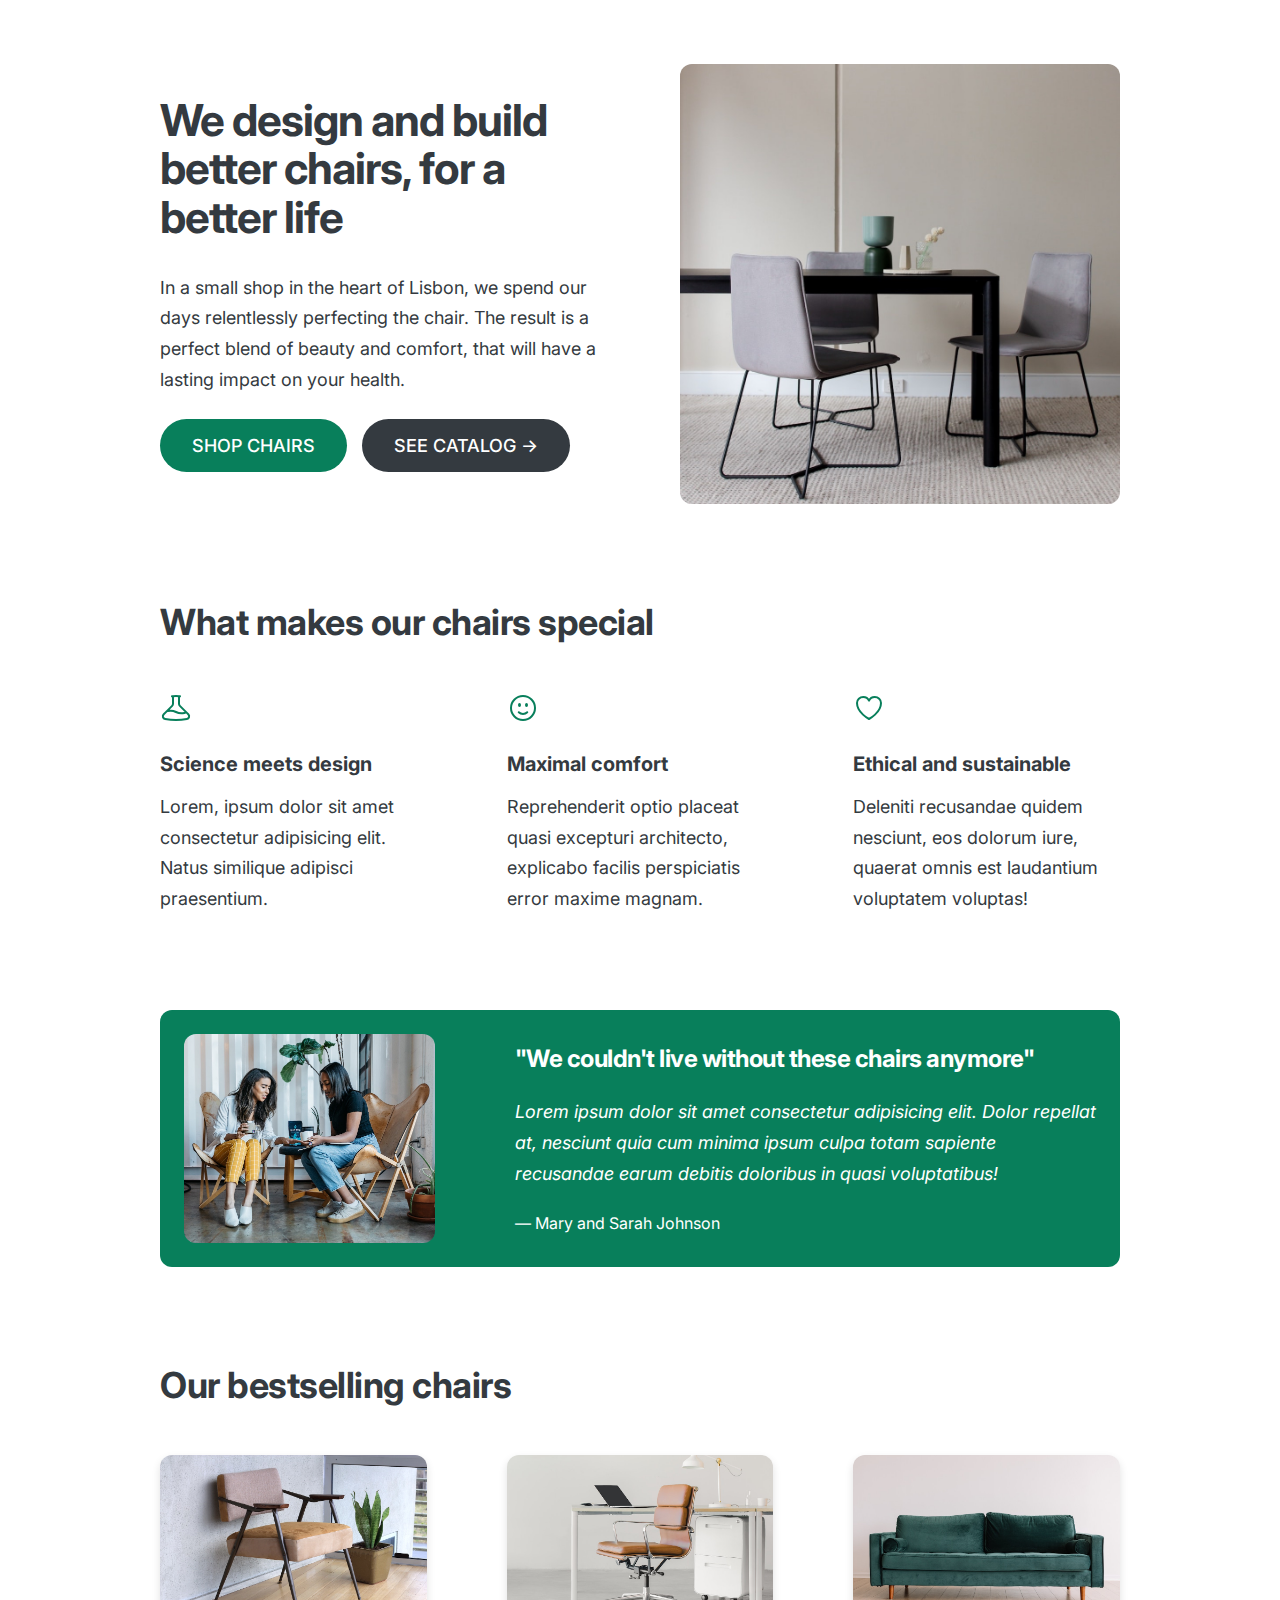
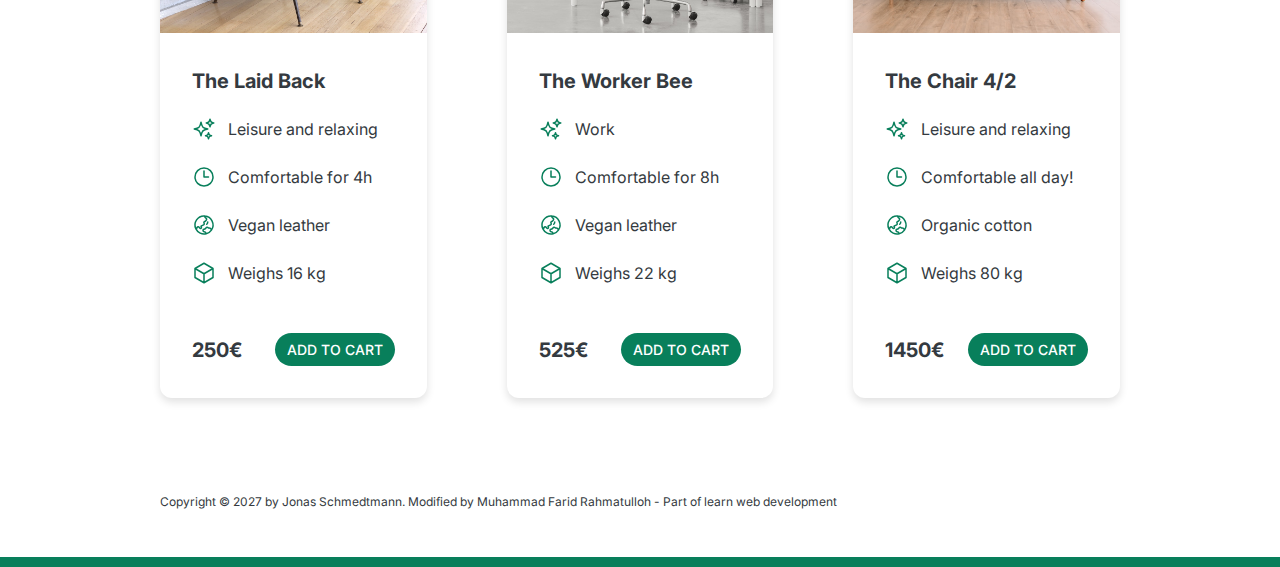
==== index.html @ 1fa74066 "Menambahkan file source code dan gambar" ====
<!DOCTYPE html>
<html lang="en">
  <head>
    <meta charset="UTF-8" />
    <meta http-equiov="X-UA-Compatible" content="IE=edge" />
    <meta name="viewport" content="width=device-width, initial-scale=1.0" />
    <link rel="preconnect" href="https://fonts.googleapis.com" />
    <link rel="preconnect" href="https://fonts.gstatic.com" crossorigin />
    <link
      href="https://fonts.googleapis.com/css2?family=Inter:ital,opsz,wght@0,14..32,100..900;1,14..32,100..900&display=swap"
      rel="stylesheet"
    />
    <link rel="stylesheet" href="style.css" />
    <title>Lisbon Chair Shop</title>
  </head>
  <body>
    <div class="container">
      <header>
        <div class="header-text-box">
          <h1>We design and build better chairs, for a better life</h1>
          <p class="header-text">
            In a small shop in the heart of Lisbon, we spend our days
            relentlessly perfecting the chair. The result is a perfect blend of
            beauty and comfort, that will have a lasting impact on your health.
          </p>
          <div class="btn-header">
            <a class="btn btn-green btn--big" href="#">Shop chairs</a>
            <a class="btn btn-black btn--big" href="#">See Catalog &rarr;</a>
          </div>
        </div>
        <img src="hero.jpg" alt="Photo" />
      </header>

      <section>
        <h2>What makes our chairs special</h2>
        <div class="grid-3-cols">
          <div>
            <svg
              xmlns="http://www.w3.org/2000/svg"
              fill="none"
              viewBox="0 0 24 24"
              stroke-width="1.5"
              stroke="currentColor"
              class="features-icon"
            >
              <path
                stroke-linecap="round"
                stroke-linejoin="round"
                d="M9.75 3.104v5.714a2.25 2.25 0 0 1-.659 1.591L5 14.5M9.75 3.104c-.251.023-.501.05-.75.082m.75-.082a24.301 24.301 0 0 1 4.5 0m0 0v5.714c0 .597.237 1.17.659 1.591L19.8 15.3M14.25 3.104c.251.023.501.05.75.082M19.8 15.3l-1.57.393A9.065 9.065 0 0 1 12 15a9.065 9.065 0 0 0-6.23-.693L5 14.5m14.8.8 1.402 1.402c1.232 1.232.65 3.318-1.067 3.611A48.309 48.309 0 0 1 12 21c-2.773 0-5.491-.235-8.135-.687-1.718-.293-2.3-2.379-1.067-3.61L5 14.5"
              />
            </svg>

            <p class="features-title"><strong>Science meets design</strong></p>
            <p class="features-text">
              Lorem, ipsum dolor sit amet consectetur adipisicing elit. Natus
              similique adipisci praesentium.
            </p>
          </div>

          <div>
            <svg
              xmlns="http://www.w3.org/2000/svg"
              fill="none"
              viewBox="0 0 24 24"
              stroke-width="1.5"
              stroke="currentColor"
              class="features-icon"
            >
              <path
                stroke-linecap="round"
                stroke-linejoin="round"
                d="M15.182 15.182a4.5 4.5 0 0 1-6.364 0M21 12a9 9 0 1 1-18 0 9 9 0 0 1 18 0ZM9.75 9.75c0 .414-.168.75-.375.75S9 10.164 9 9.75 9.168 9 9.375 9s.375.336.375.75Zm-.375 0h.008v.015h-.008V9.75Zm5.625 0c0 .414-.168.75-.375.75s-.375-.336-.375-.75.168-.75.375-.75.375.336.375.75Zm-.375 0h.008v.015h-.008V9.75Z"
              />
            </svg>

            <p class="features-title">
              <strong>Maximal comfort</strong>
            </p>
            <p class="features-text">
              Reprehenderit optio placeat quasi excepturi architecto, explicabo
              facilis perspiciatis error maxime magnam.
            </p>
          </div>

          <div>
            <svg
              xmlns="http://www.w3.org/2000/svg"
              fill="none"
              viewBox="0 0 24 24"
              stroke-width="1.5"
              stroke="currentColor"
              class="features-icon"
            >
              <path
                stroke-linecap="round"
                stroke-linejoin="round"
                d="M21 8.25c0-2.485-2.099-4.5-4.688-4.5-1.935 0-3.597 1.126-4.312 2.733-.715-1.607-2.377-2.733-4.313-2.733C5.1 3.75 3 5.765 3 8.25c0 7.22 9 12 9 12s9-4.78 9-12Z"
              />
            </svg>

            <p class="features-title">
              <strong>Ethical and sustainable</strong>
            </p>
            <p class="features-text">
              Deleniti recusandae quidem nesciunt, eos dolorum iure, quaerat
              omnis est laudantium voluptatem voluptas!
            </p>
          </div>
        </div>
      </section>

      <section class="testimonial-section">
        <div class="grid-3-cols">
          <img src="customers.jpg" alt="People sitting on chairs" />
          <div class="testimonial-box">
            <h2>"We couldn't live without these chairs anymore"</h2>
            <blockquote class="testimonial-text">
              Lorem ipsum dolor sit amet consectetur adipisicing elit. Dolor
              repellat at, nesciunt quia cum minima ipsum culpa totam sapiente
              recusandae earum debitis doloribus in quasi voluptatibus!
            </blockquote>
            <p class="testimonial-author">&mdash; Mary and Sarah Johnson</p>
          </div>
        </div>
      </section>

      <section>
        <h2>Our bestselling chairs</h2>
        <div class="grid-3-cols">
          <figure class="chair">
            <img src="chair-1.jpg" alt="Chair" />
            <div class="chair-box">
              <h3>The Laid Back</h3>
              <ul class="chair-details">
                <li>
                  <svg
                    xmlns="http://www.w3.org/2000/svg"
                    fill="none"
                    viewBox="0 0 24 24"
                    stroke-width="1.5"
                    stroke="currentColor"
                    class="chair-icon"
                  >
                    <path
                      stroke-linecap="round"
                      stroke-linejoin="round"
                      d="M9.813 15.904 9 18.75l-.813-2.846a4.5 4.5 0 0 0-3.09-3.09L2.25 12l2.846-.813a4.5 4.5 0 0 0 3.09-3.09L9 5.25l.813 2.846a4.5 4.5 0 0 0 3.09 3.09L15.75 12l-2.846.813a4.5 4.5 0 0 0-3.09 3.09ZM18.259 8.715 18 9.75l-.259-1.035a3.375 3.375 0 0 0-2.455-2.456L14.25 6l1.036-.259a3.375 3.375 0 0 0 2.455-2.456L18 2.25l.259 1.035a3.375 3.375 0 0 0 2.456 2.456L21.75 6l-1.035.259a3.375 3.375 0 0 0-2.456 2.456ZM16.894 20.567 16.5 21.75l-.394-1.183a2.25 2.25 0 0 0-1.423-1.423L13.5 18.75l1.183-.394a2.25 2.25 0 0 0 1.423-1.423l.394-1.183.394 1.183a2.25 2.25 0 0 0 1.423 1.423l1.183.394-1.183.394a2.25 2.25 0 0 0-1.423 1.423Z"
                    />
                  </svg>
                  <!-- Span is a generic INLINE text element, it doesn't have any meaning. It's like a div element, but inline -->
                  <span>Leisure and relaxing</span>
                </li>
                <li>
                  <svg
                    xmlns="http://www.w3.org/2000/svg"
                    fill="none"
                    viewBox="0 0 24 24"
                    stroke-width="1.5"
                    stroke="currentColor"
                    class="chair-icon"
                  >
                    <path
                      stroke-linecap="round"
                      stroke-linejoin="round"
                      d="M12 6v6h4.5m4.5 0a9 9 0 1 1-18 0 9 9 0 0 1 18 0Z"
                    />
                  </svg>

                  <span>Comfortable for 4h</span>
                </li>
                <li>
                  <svg
                    xmlns="http://www.w3.org/2000/svg"
                    fill="none"
                    viewBox="0 0 24 24"
                    stroke-width="1.5"
                    stroke="currentColor"
                    class="chair-icon"
                  >
                    <path
                      stroke-linecap="round"
                      stroke-linejoin="round"
                      d="M12.75 3.03v.568c0 .334.148.65.405.864l1.068.89c.442.369.535 1.01.216 1.49l-.51.766a2.25 2.25 0 0 1-1.161.886l-.143.048a1.107 1.107 0 0 0-.57 1.664c.369.555.169 1.307-.427 1.605L9 13.125l.423 1.059a.956.956 0 0 1-1.652.928l-.679-.906a1.125 1.125 0 0 0-1.906.172L4.5 15.75l-.612.153M12.75 3.031a9 9 0 0 0-8.862 12.872M12.75 3.031a9 9 0 0 1 6.69 14.036m0 0-.177-.529A2.25 2.25 0 0 0 17.128 15H16.5l-.324-.324a1.453 1.453 0 0 0-2.328.377l-.036.073a1.586 1.586 0 0 1-.982.816l-.99.282c-.55.157-.894.702-.8 1.267l.073.438c.08.474.49.821.97.821.846 0 1.598.542 1.865 1.345l.215.643m5.276-3.67a9.012 9.012 0 0 1-5.276 3.67m0 0a9 9 0 0 1-10.275-4.835M15.75 9c0 .896-.393 1.7-1.016 2.25"
                    />
                  </svg>
                  <span>Vegan leather</span>
                </li>
                <li>
                  <svg
                    xmlns="http://www.w3.org/2000/svg"
                    fill="none"
                    viewBox="0 0 24 24"
                    stroke-width="1.5"
                    stroke="currentColor"
                    class="chair-icon"
                  >
                    <path
                      stroke-linecap="round"
                      stroke-linejoin="round"
                      d="m21 7.5-9-5.25L3 7.5m18 0-9 5.25m9-5.25v9l-9 5.25M3 7.5l9 5.25M3 7.5v9l9 5.25m0-9v9"
                    />
                  </svg>

                  <span>Weighs 16 kg</span>
                </li>
              </ul>
              <div class="chair-price">
                <strong>250€</strong>
                <a href="#" class="btn btn-green btn--small">Add to cart</a>
              </div>
            </div>
          </figure>

          <figure class="chair">
            <img src="chair-2.jpg" alt="Chair" />
            <div class="chair-box">
              <h3>The Worker Bee</h3>
              <ul class="chair-details">
                <li>
                  <svg
                    xmlns="http://www.w3.org/2000/svg"
                    fill="none"
                    viewBox="0 0 24 24"
                    stroke-width="1.5"
                    stroke="currentColor"
                    class="chair-icon"
                  >
                    <path
                      stroke-linecap="round"
                      stroke-linejoin="round"
                      d="M9.813 15.904 9 18.75l-.813-2.846a4.5 4.5 0 0 0-3.09-3.09L2.25 12l2.846-.813a4.5 4.5 0 0 0 3.09-3.09L9 5.25l.813 2.846a4.5 4.5 0 0 0 3.09 3.09L15.75 12l-2.846.813a4.5 4.5 0 0 0-3.09 3.09ZM18.259 8.715 18 9.75l-.259-1.035a3.375 3.375 0 0 0-2.455-2.456L14.25 6l1.036-.259a3.375 3.375 0 0 0 2.455-2.456L18 2.25l.259 1.035a3.375 3.375 0 0 0 2.456 2.456L21.75 6l-1.035.259a3.375 3.375 0 0 0-2.456 2.456ZM16.894 20.567 16.5 21.75l-.394-1.183a2.25 2.25 0 0 0-1.423-1.423L13.5 18.75l1.183-.394a2.25 2.25 0 0 0 1.423-1.423l.394-1.183.394 1.183a2.25 2.25 0 0 0 1.423 1.423l1.183.394-1.183.394a2.25 2.25 0 0 0-1.423 1.423Z"
                    />
                  </svg>
                  <span>Work</span>
                </li>
                <li>
                  <svg
                    xmlns="http://www.w3.org/2000/svg"
                    fill="none"
                    viewBox="0 0 24 24"
                    stroke-width="1.5"
                    stroke="currentColor"
                    class="chair-icon"
                  >
                    <path
                      stroke-linecap="round"
                      stroke-linejoin="round"
                      d="M12 6v6h4.5m4.5 0a9 9 0 1 1-18 0 9 9 0 0 1 18 0Z"
                    />
                  </svg>
                  <span>Comfortable for 8h</span>
                </li>
                <li>
                  <svg
                    xmlns="http://www.w3.org/2000/svg"
                    fill="none"
                    viewBox="0 0 24 24"
                    stroke-width="1.5"
                    stroke="currentColor"
                    class="chair-icon"
                  >
                    <path
                      stroke-linecap="round"
                      stroke-linejoin="round"
                      d="M12.75 3.03v.568c0 .334.148.65.405.864l1.068.89c.442.369.535 1.01.216 1.49l-.51.766a2.25 2.25 0 0 1-1.161.886l-.143.048a1.107 1.107 0 0 0-.57 1.664c.369.555.169 1.307-.427 1.605L9 13.125l.423 1.059a.956.956 0 0 1-1.652.928l-.679-.906a1.125 1.125 0 0 0-1.906.172L4.5 15.75l-.612.153M12.75 3.031a9 9 0 0 0-8.862 12.872M12.75 3.031a9 9 0 0 1 6.69 14.036m0 0-.177-.529A2.25 2.25 0 0 0 17.128 15H16.5l-.324-.324a1.453 1.453 0 0 0-2.328.377l-.036.073a1.586 1.586 0 0 1-.982.816l-.99.282c-.55.157-.894.702-.8 1.267l.073.438c.08.474.49.821.97.821.846 0 1.598.542 1.865 1.345l.215.643m5.276-3.67a9.012 9.012 0 0 1-5.276 3.67m0 0a9 9 0 0 1-10.275-4.835M15.75 9c0 .896-.393 1.7-1.016 2.25"
                    />
                  </svg>
                  <span>Vegan leather</span>
                </li>
                <li>
                  <svg
                    xmlns="http://www.w3.org/2000/svg"
                    fill="none"
                    viewBox="0 0 24 24"
                    stroke-width="1.5"
                    stroke="currentColor"
                    class="chair-icon"
                  >
                    <path
                      stroke-linecap="round"
                      stroke-linejoin="round"
                      d="m21 7.5-9-5.25L3 7.5m18 0-9 5.25m9-5.25v9l-9 5.25M3 7.5l9 5.25M3 7.5v9l9 5.25m0-9v9"
                    />
                  </svg>
                  <span>Weighs 22 kg</span>
                </li>
              </ul>
              <div class="chair-price">
                <strong>525€</strong>
                <a href="#" class="btn btn-green btn--small">Add to cart</a>
              </div>
            </div>
          </figure>

          <figure class="chair">
            <img src="chair-3.jpg" alt="Chair" />
            <div class="chair-box">
              <h3>The Chair 4/2</h3>
              <ul class="chair-details">
                <li>
                  <svg
                    xmlns="http://www.w3.org/2000/svg"
                    fill="none"
                    viewBox="0 0 24 24"
                    stroke-width="1.5"
                    stroke="currentColor"
                    class="chair-icon"
                  >
                    <path
                      stroke-linecap="round"
                      stroke-linejoin="round"
                      d="M9.813 15.904 9 18.75l-.813-2.846a4.5 4.5 0 0 0-3.09-3.09L2.25 12l2.846-.813a4.5 4.5 0 0 0 3.09-3.09L9 5.25l.813 2.846a4.5 4.5 0 0 0 3.09 3.09L15.75 12l-2.846.813a4.5 4.5 0 0 0-3.09 3.09ZM18.259 8.715 18 9.75l-.259-1.035a3.375 3.375 0 0 0-2.455-2.456L14.25 6l1.036-.259a3.375 3.375 0 0 0 2.455-2.456L18 2.25l.259 1.035a3.375 3.375 0 0 0 2.456 2.456L21.75 6l-1.035.259a3.375 3.375 0 0 0-2.456 2.456ZM16.894 20.567 16.5 21.75l-.394-1.183a2.25 2.25 0 0 0-1.423-1.423L13.5 18.75l1.183-.394a2.25 2.25 0 0 0 1.423-1.423l.394-1.183.394 1.183a2.25 2.25 0 0 0 1.423 1.423l1.183.394-1.183.394a2.25 2.25 0 0 0-1.423 1.423Z"
                    />
                  </svg>
                  <span>Leisure and relaxing</span>
                </li>
                <li>
                  <svg
                    xmlns="http://www.w3.org/2000/svg"
                    fill="none"
                    viewBox="0 0 24 24"
                    stroke-width="1.5"
                    stroke="currentColor"
                    class="chair-icon"
                  >
                    <path
                      stroke-linecap="round"
                      stroke-linejoin="round"
                      d="M12 6v6h4.5m4.5 0a9 9 0 1 1-18 0 9 9 0 0 1 18 0Z"
                    />
                  </svg>
                  <span>Comfortable all day!</span>
                </li>
                <li>
                  <svg
                    xmlns="http://www.w3.org/2000/svg"
                    fill="none"
                    viewBox="0 0 24 24"
                    stroke-width="1.5"
                    stroke="currentColor"
                    class="chair-icon"
                  >
                    <path
                      stroke-linecap="round"
                      stroke-linejoin="round"
                      d="M12.75 3.03v.568c0 .334.148.65.405.864l1.068.89c.442.369.535 1.01.216 1.49l-.51.766a2.25 2.25 0 0 1-1.161.886l-.143.048a1.107 1.107 0 0 0-.57 1.664c.369.555.169 1.307-.427 1.605L9 13.125l.423 1.059a.956.956 0 0 1-1.652.928l-.679-.906a1.125 1.125 0 0 0-1.906.172L4.5 15.75l-.612.153M12.75 3.031a9 9 0 0 0-8.862 12.872M12.75 3.031a9 9 0 0 1 6.69 14.036m0 0-.177-.529A2.25 2.25 0 0 0 17.128 15H16.5l-.324-.324a1.453 1.453 0 0 0-2.328.377l-.036.073a1.586 1.586 0 0 1-.982.816l-.99.282c-.55.157-.894.702-.8 1.267l.073.438c.08.474.49.821.97.821.846 0 1.598.542 1.865 1.345l.215.643m5.276-3.67a9.012 9.012 0 0 1-5.276 3.67m0 0a9 9 0 0 1-10.275-4.835M15.75 9c0 .896-.393 1.7-1.016 2.25"
                    />
                  </svg>
                  <span>Organic cotton</span>
                </li>
                <li>
                  <svg
                    xmlns="http://www.w3.org/2000/svg"
                    fill="none"
                    viewBox="0 0 24 24"
                    stroke-width="1.5"
                    stroke="currentColor"
                    class="chair-icon"
                  >
                    <path
                      stroke-linecap="round"
                      stroke-linejoin="round"
                      d="m21 7.5-9-5.25L3 7.5m18 0-9 5.25m9-5.25v9l-9 5.25M3 7.5l9 5.25M3 7.5v9l9 5.25m0-9v9"
                    />
                  </svg>
                  <span>Weighs 80 kg</span>
                </li>
              </ul>
              <div class="chair-price">
                <strong>1450€</strong>
                <a href="#" class="btn btn-green btn--small">Add to cart</a>
              </div>
            </div>
          </figure>
        </div>
      </section>

      <footer>
        Copyright &copy; 2027 by Jonas Schmedtmann. Modified by Muhammad Farid
        Rahmatulloh - Part of learn web development
      </footer>
    </div>
  </body>
</html>
---- style.css ----
/*
SPACING SYSTEM (px)
2 / 4 / 8 / 12 / 16 / 24 / 32 / 48 / 64 / 80 / 96 / 128

FONT SIZE SYSTEM (px)
10 / 12 / 14 / 16 / 18 / 20 / 24 / 30 / 36 / 44 / 52 / 62 / 74 / 86 / 98
*/

/* MAIN COLOR : #087f5b 
TEXT COLOR : #343a40*/

* {
  margin: 0;
  padding: 0;
  box-sizing: border-box;
}

/* ------------------------ */
/* GENERAL STYLES */
/* ------------------------ */
body {
  font-family: "Inter", sans-serif;
  color: #343a40;
  border-bottom: 10px solid #087f5b;
}

.container {
  width: 960px;
  margin: 0 auto;
}

header,
section {
  margin-bottom: 96px;
}

h2 {
  margin-bottom: 48px;
  font-size: 36px;
  letter-spacing: -0.5px;
}

.grid-3-cols {
  display: grid;
  grid-template-columns: repeat(3, 1fr);
  column-gap: 80px;
}

/* ------------------------ */
/* COMPONENT STYLES */
/* ------------------------ */

/* HEADER */
header {
  display: grid;
  grid-template-columns: repeat(2, 1fr);
  column-gap: 80px;
  margin-top: 64px;
}

.header-text-box {
  align-self: center;
}

h1 {
  margin-bottom: 32px;
  font-size: 44px;
  line-height: 1.1;
  letter-spacing: -1px;
}

.header-text {
  margin-bottom: 24px;
  font-size: 18px;
  line-height: 1.7;
}

img {
  width: 100%;
  border-radius: 12px;
}

.btn {
  border-radius: 50px;
}

.btn:link,
.btn:visited {
  color: #fff;
  font-weight: 500;
  text-transform: uppercase;
  text-decoration: none;
  display: inline-block;
}

.btn--big {
  font-size: 18px;
  padding: 16px 32px;
}

.btn--small {
  font-size: 14px;
  padding: 8px 12px;
}

.btn-header {
  display: flex;
  gap: 15px;
}

.btn-green {
  background-color: #087f5b;
}

.btn-green:hover,
.btn-green:active {
  background-color: #099268;
}

.btn-black {
  background-color: #343a40;
}

.btn-black:hover,
.btn-black:active {
  background-color: #495057;
}

/* FEATURES */
.features-icon {
  stroke: #087f5b;
  width: 32px;
  height: 32px;
  margin-bottom: 24px;
}

.features-title {
  margin-bottom: 16px;
  font-size: 20px;
}

.features-text {
  font-size: 18px;
  line-height: 1.7;
}

/* TESTIMONIAL */
.testimonial-section {
  background-color: #087f5b;
  color: #fff;
  padding: 24px;
  border-radius: 12px;
}

.testimonial-box {
  grid-column: 2 / -1;
  align-self: center;
}

.testimonial-box h2 {
  margin-bottom: 24px;
  font-size: 24px;
}

.testimonial-text {
  font-style: italic;
  margin-bottom: 24px;
  font-size: 18px;
  line-height: 1.7;
}

/* CHAIRS */
.chair {
  box-shadow: 0 4px 8px 0 rgba(0, 0, 0, 0.12);
  border-radius: 12px;
}

.chair img {
  border-bottom-left-radius: 0;
  border-bottom-right-radius: 0;
}

.chair-box {
  padding: 32px;
}

h3 {
  margin-bottom: 24px;
  font-size: 20px;
}

.chair-details {
  list-style: none;
  margin-bottom: 48px;
}

.chair-details li {
  display: flex;
  align-items: center;
  gap: 12px;
  margin-bottom: 24px;
}

.chair-details li:last-child {
  margin-bottom: 0;
}

.chair-icon {
  stroke: #087f5b;
  width: 24px;
  height: 24px;
}

.chair-price {
  display: flex;
  justify-content: space-between;
  align-items: center;
  font-size: 20px;
}

footer {
  margin-bottom: 48px;
  font-size: 12px;
}
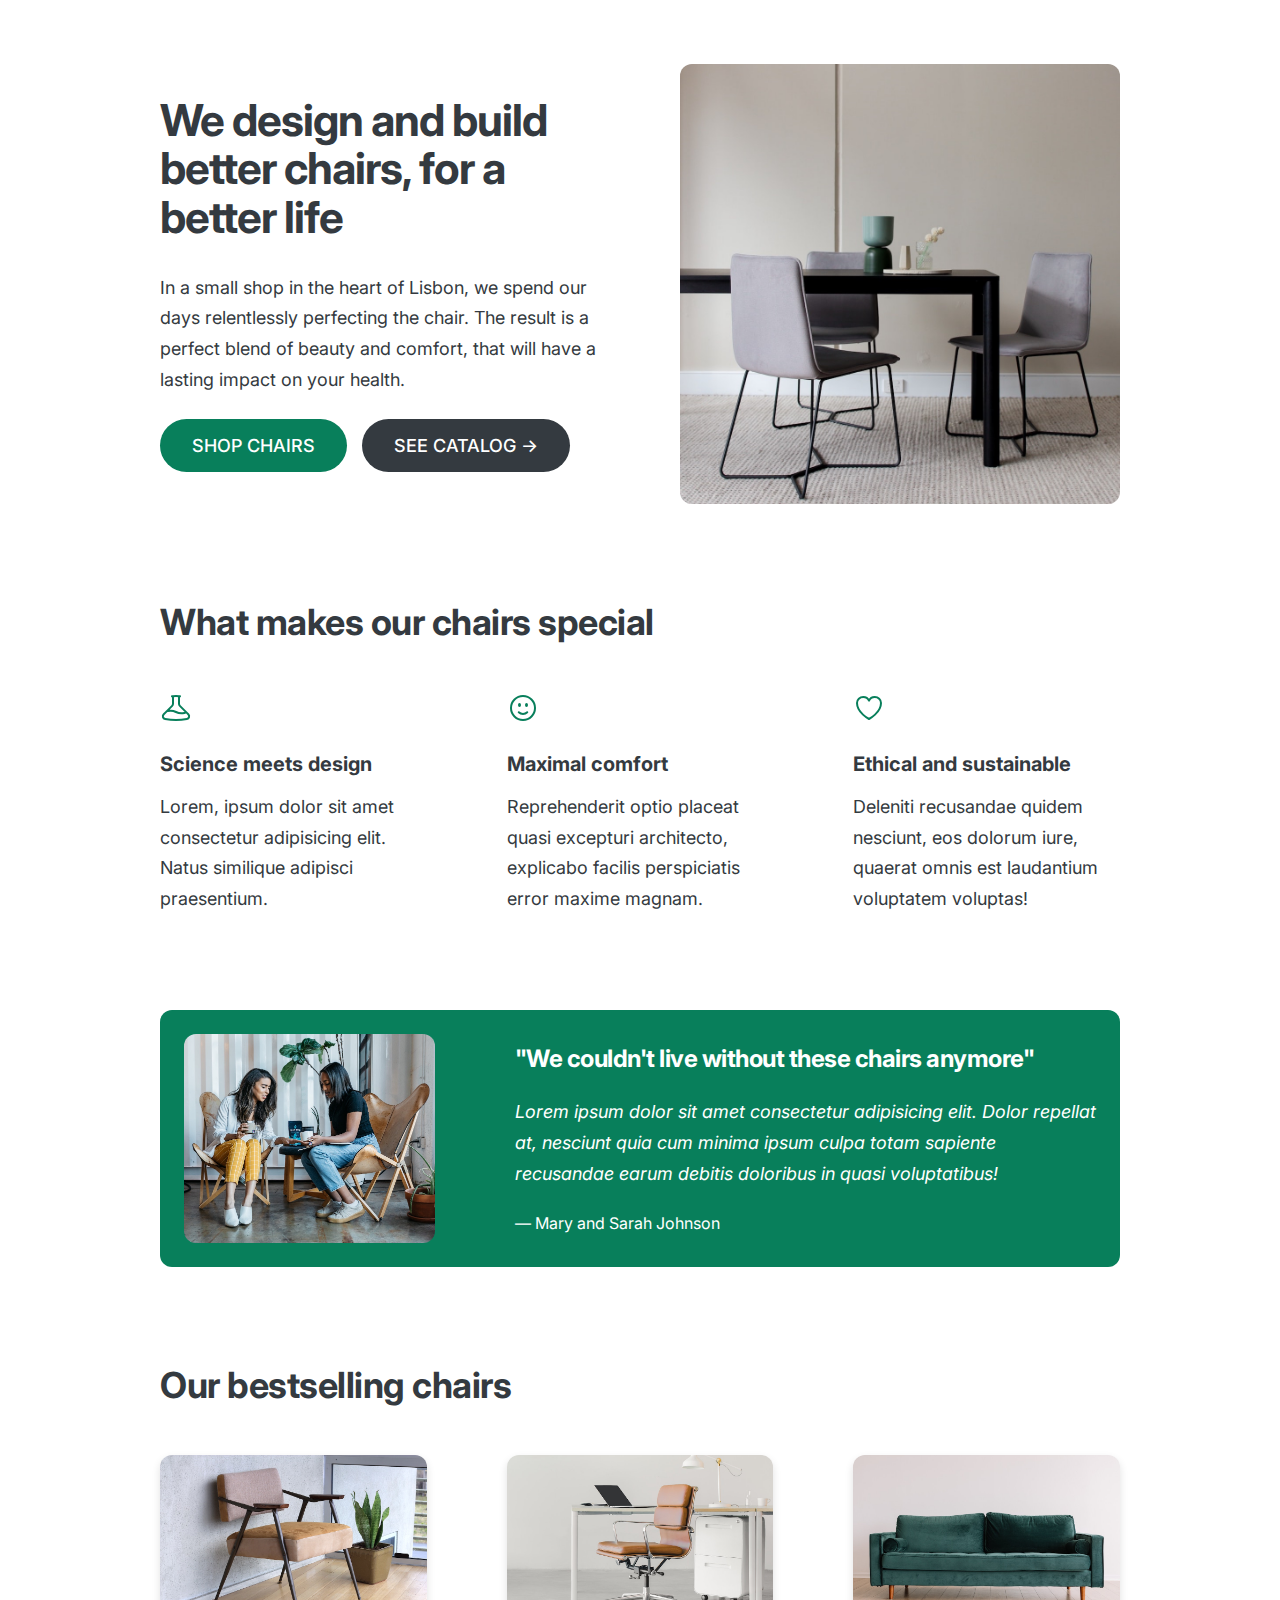
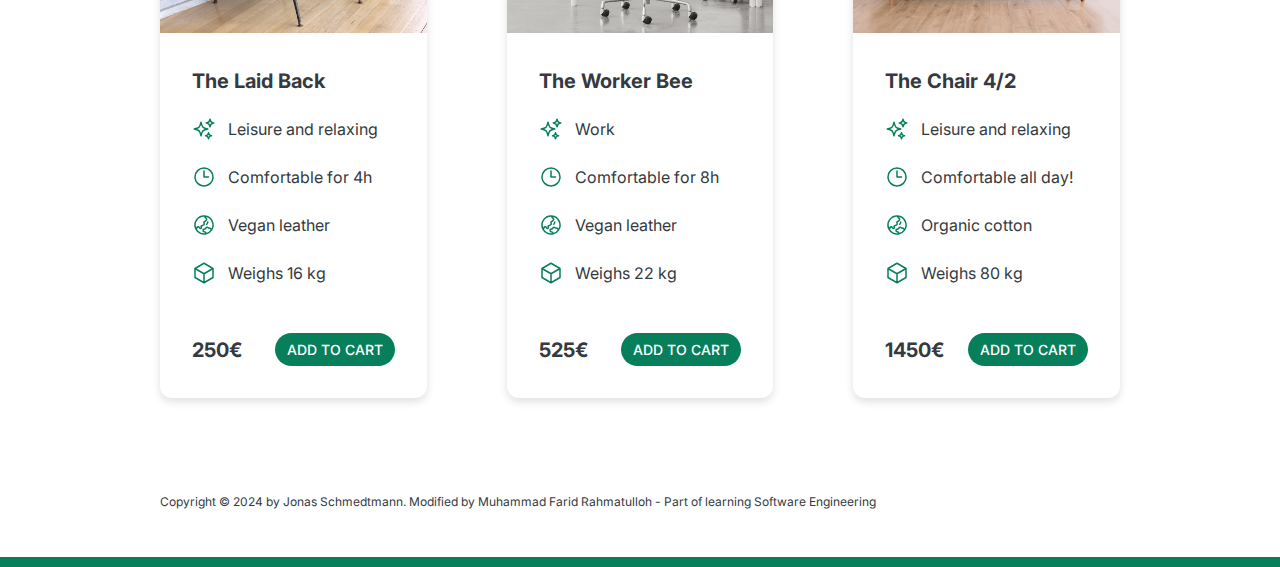
==== commit 4bfd1250: "Menambahkan file script.js dan mengubah teks footer" ====
--- a/index.html
+++ b/index.html
@@ -376,8 +376,8 @@
       </section>
 
       <footer>
-        Copyright &copy; 2027 by Jonas Schmedtmann. Modified by Muhammad Farid
-        Rahmatulloh - Part of learn web development
+        Copyright &copy; 2024 by Jonas Schmedtmann. Modified by Muhammad Farid
+        Rahmatulloh - Part of learning Software Engineering
       </footer>
     </div>
   </body>
